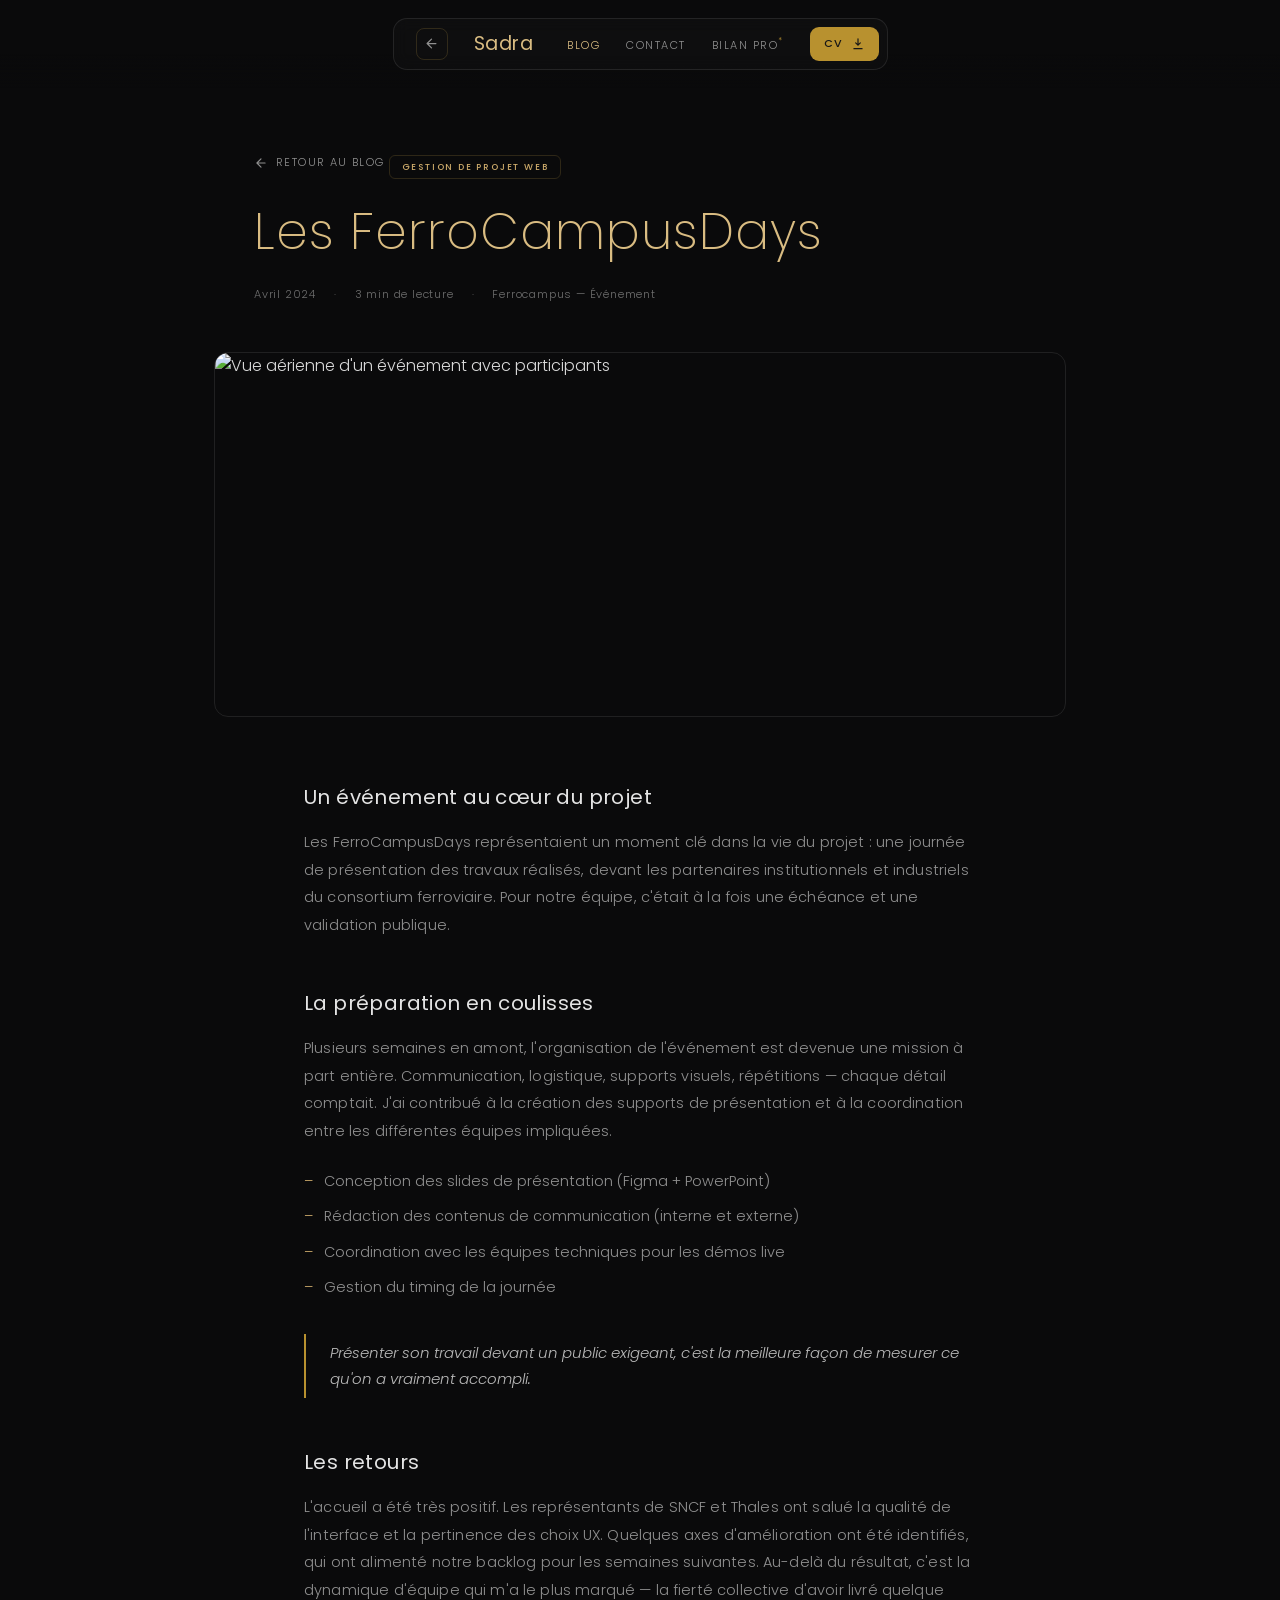
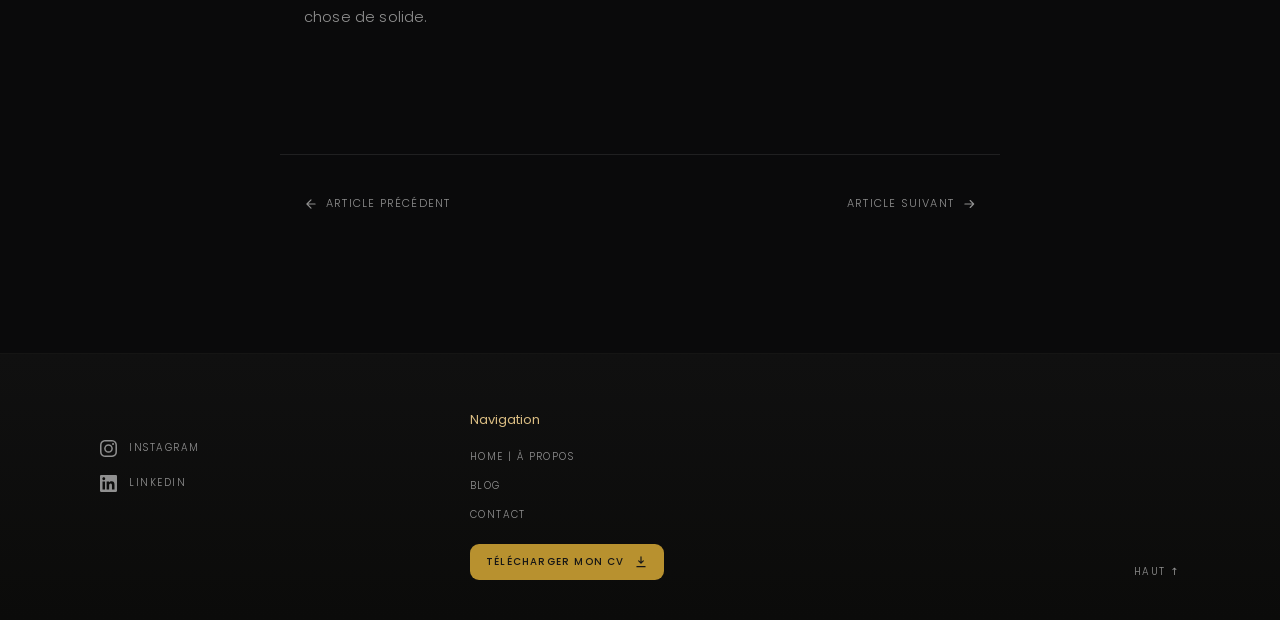
==== article-ferrocampusdays.html @ ac73f74c "Auto-commit (2026-06-19 14:57:11) Modifications validées via Claude Code.  Co-Authored-By: Claude Op" ====
<!DOCTYPE html>
<html lang="fr">
<head>
<meta charset="UTF-8" />
<meta name="viewport" content="width=device-width, initial-scale=1.0" />
<title>Les FerroCampusDays — Sadra Afshar</title>
<link rel="preconnect" href="https://fonts.googleapis.com" />
<link rel="preconnect" href="https://fonts.gstatic.com" crossorigin />
<link href="https://fonts.googleapis.com/css2?family=Poppins:wght@200;300;400;500;600&display=swap" rel="stylesheet" />
<link rel="stylesheet" href="styles.css" />
<script>document.documentElement.classList.add('js');</script>
</head>
<body id="top">
  <header class="nav-wrap">
    <nav class="nav">
      <a href="index.html" class="nav-back" aria-label="Retour à l'accueil">
        <svg viewBox="0 0 24 24"><path d="M19 12H5M5 12l7 7M5 12l7-7"/></svg>
      </a>
      <a href="index.html" class="brand">Sadra</a>
      <ul class="nav-links">
        <li><a href="blog.html" class="is-active">BLOG</a></li>
        <li><a href="index.html#contact">CONTACT</a></li>
        <li><a href="index.html#bilan">BILAN PRO<sup>*</sup></a></li>
      </ul>
      <a href="index.html#cv" class="btn-cv">CV
        <svg viewBox="0 0 24 24"><path d="M12 3v11m0 0-4-4m4 4 4-4M5 20h14"/></svg>
      </a>
    </nav>
  </header>

  <main>
    <div class="article-hero">
      <a href="blog.html" class="article-back">
        <svg viewBox="0 0 24 24"><path d="M19 12H5M5 12l7 7M5 12l7-7"/></svg>
        RETOUR AU BLOG
      </a>
      <div class="article-tag">GESTION DE PROJET WEB</div>
      <h1 class="article-title">Les FerroCampusDays</h1>
      <div class="article-meta">
        <span>Avril 2024</span>
        <span>3 min de lecture</span>
        <span>Ferrocampus — Événement</span>
      </div>
    </div>

    <div class="article-cover">
      <img src="https://images.unsplash.com/photo-1540575467063-178a50c2df87?auto=format&fit=crop&w=1400&q=80" alt="Vue aérienne d'un événement avec participants" loading="lazy" />
    </div>

    <div class="article-body">
      <h2>Un événement au cœur du projet</h2>
      <p>
        Les FerroCampusDays représentaient un moment clé dans la vie du projet : une journée de
        présentation des travaux réalisés, devant les partenaires institutionnels et industriels
        du consortium ferroviaire. Pour notre équipe, c'était à la fois une échéance et
        une validation publique.
      </p>

      <h2>La préparation en coulisses</h2>
      <p>
        Plusieurs semaines en amont, l'organisation de l'événement est devenue une mission à
        part entière. Communication, logistique, supports visuels, répétitions — chaque détail
        comptait. J'ai contribué à la création des supports de présentation et à la coordination
        entre les différentes équipes impliquées.
      </p>
      <ul>
        <li>Conception des slides de présentation (Figma + PowerPoint)</li>
        <li>Rédaction des contenus de communication (interne et externe)</li>
        <li>Coordination avec les équipes techniques pour les démos live</li>
        <li>Gestion du timing de la journée</li>
      </ul>

      <blockquote>
        Présenter son travail devant un public exigeant, c'est la meilleure façon de mesurer
        ce qu'on a vraiment accompli.
      </blockquote>

      <h2>Les retours</h2>
      <p>
        L'accueil a été très positif. Les représentants de SNCF et Thales ont salué la qualité
        de l'interface et la pertinence des choix UX. Quelques axes d'amélioration ont été
        identifiés, qui ont alimenté notre backlog pour les semaines suivantes. Au-delà du
        résultat, c'est la dynamique d'équipe qui m'a le plus marqué — la fierté collective
        d'avoir livré quelque chose de solide.
      </p>
    </div>

    <div class="article-nav-links">
      <a href="article-raffiner.html" class="article-nav-link">
        <svg viewBox="0 0 24 24"><path d="M19 12H5M5 12l7 7M5 12l7-7"/></svg>
        ARTICLE PRÉCÉDENT
      </a>
      <a href="article-fin-ferrocampus.html" class="article-nav-link">
        ARTICLE SUIVANT
        <svg viewBox="0 0 24 24"><path d="M5 12h14M14 6l6 6-6 6"/></svg>
      </a>
    </div>
  </main>

  <footer class="footer">
    <div class="footer-inner">
      <div class="f-social">
        <a href="#" class="f-social-link"><svg viewBox="0 0 24 24"><path d="M7.0301.084c-1.2768.0602-2.1487.264-2.911.5634-.7888.3075-1.4575.72-2.1228 1.3877-.6652.6677-1.075 1.3368-1.3802 2.127-.2954.7638-.4956 1.6365-.552 2.914-.0564 1.2775-.0689 1.6882-.0626 4.947.0062 3.2586.0206 3.6671.0825 4.9473.061 1.2765.264 2.1482.5635 2.9107.308.7889.72 1.4573 1.388 2.1228.6679.6655 1.3365 1.0743 2.1285 1.38.7632.295 1.6361.4961 2.9134.552 1.2773.056 1.6884.069 4.9462.0627 3.2578-.0062 3.668-.0207 4.9478-.0814 1.28-.0607 2.147-.2652 2.9098-.5633.7889-.3086 1.4578-.72 2.1228-1.3881.665-.6682 1.0745-1.3378 1.3795-2.1284.2957-.7632.4966-1.636.552-2.9124.056-1.2809.0692-1.6898.063-4.948-.0063-3.2583-.021-3.6668-.0817-4.9465-.0607-1.2797-.264-2.1487-.5633-2.9117-.3084-.7889-.72-1.4568-1.3876-2.1228C21.2982 1.33 20.628.9208 19.8378.6165 19.074.321 18.2017.1197 16.9244.0645 15.6471.0093 15.236-.005 11.977.0014 8.718.0076 8.31.0215 7.0301.0839m.1402 21.6932c-1.17-.0509-1.8053-.2453-2.2287-.408-.5606-.216-.96-.4771-1.3819-.895-.422-.4178-.6811-.8186-.9-1.378-.1644-.4234-.3624-1.058-.4171-2.228-.0595-1.2645-.072-1.6442-.079-4.848-.007-3.2037.0053-3.583.0607-4.848.0508-1.169.2461-1.8055.408-2.2284.216-.5613.4762-.96.895-1.3816.4188-.4217.8184-.6814 1.3783-.9003.4229-.1649 1.0568-.3618 2.2266-.4174 1.2655-.0599 1.6447-.0708 4.848-.0789 3.2033-.008 3.5835.0053 4.8495.0607 1.169.0508 1.8053.2445 2.2282.4074.5606.216.96.4763 1.3816.8954.4217.419.6816.8181.9003 1.3787.1649.4212.3618 1.0563.4169 2.2256.06 1.2655.0739 1.645.0799 4.848.006 3.203-.0053 3.5834-.0607 4.848-.051 1.17-.2456 1.8055-.408 2.2294-.216.5604-.4763.96-.8954 1.3816-.419.4215-.8181.6811-1.3783.9-.4226.1647-1.0577.3617-2.2265.4174-1.2656.0597-1.6448.0708-4.8493.0789-3.2045.008-3.5825-.006-4.848-.0607M16.953 5.5864A1.44 1.44 0 1 0 18.39 4.144a1.44 1.44 0 0 0-1.437 1.4424M5.8385 12.012c.0067 3.4032 2.7706 6.1557 6.173 6.1493 3.4026-.0065 6.157-2.7701 6.1506-6.1733-.0065-3.4032-2.771-6.1565-6.174-6.1498-3.403.0067-6.156 2.771-6.1496 6.1738M8 12.0048a4 4 0 1 1 4.008 3.9921A3.9996 3.9996 0 0 1 8 12.0048"/></svg><span>INSTAGRAM</span></a>
        <a href="#" class="f-social-link"><svg viewBox="0 0 24 24"><path d="M20.447 20.452h-3.554v-5.569c0-1.328-.027-3.037-1.852-3.037-1.853 0-2.136 1.445-2.136 2.939v5.667H9.351V9h3.414v1.561h.046c.477-.9 1.637-1.85 3.37-1.85 3.601 0 4.267 2.37 4.267 5.455v6.286zM5.337 7.433c-1.144 0-2.063-.926-2.063-2.065 0-1.138.92-2.063 2.063-2.063 1.14 0 2.064.925 2.064 2.063 0 1.139-.925 2.065-2.064 2.065zm1.782 13.019H3.555V9h3.564v11.452zM22.225 0H1.771C.792 0 0 .774 0 1.729v20.542C0 23.227.792 24 1.771 24h20.451C23.2 24 24 23.227 24 22.271V1.729C24 .774 23.2 0 22.222 0h.003z"/></svg><span>LINKEDIN</span></a>
      </div>
      <div class="f-nav">
        <h4>Navigation</h4>
        <a href="index.html#apropos">HOME | À PROPOS</a>
        <a href="blog.html">BLOG</a>
        <a href="index.html#contact">CONTACT</a>
        <a href="index.html#cv" class="btn-gold">TÉLÉCHARGER MON CV <svg viewBox="0 0 24 24"><path d="M12 3v11m0 0-4-4m4 4 4-4M5 20h14"/></svg></a>
      </div>
      <div class="f-top"><a href="#top" class="back-top">HAUT &#8593;</a></div>
    </div>
  </footer>
  <script src="script.js"></script>
</body>
</html>
---- styles.css ----
/* ============================================================
   Sadra Afshar — Portfolio
   ============================================================ */

:root {
  --bg:        #0a0a0b;
  --bg-soft:   #0f0f10;
  --gold:      #d9bc82;   /* display headings — warmer amber-gold */
  --gold-soft: #cba96a;
  --gold-acc:  #b8912f;   /* buttons / accents — rich dark-gold  */
  --text:      #dadada;
  --muted:     #909090;
  --muted-2:   #6e6e6e;
  --line:      rgba(190, 155, 70, .30);
  --border:    rgba(255, 255, 255, .09);
  --border-2:  rgba(190, 155, 70, .20);
  --card-edu:  linear-gradient(180deg, rgba(255,255,255,.05), rgba(255,255,255,.014));
  --card-exp:  rgba(255, 255, 255, .018);
  --radius:    14px;
  --container: 1080px;
  --font:      'Poppins', system-ui, -apple-system, Segoe UI, Roboto, sans-serif;
}

* { box-sizing: border-box; margin: 0; padding: 0; }

html { scroll-behavior: smooth; }

body {
  font-family: var(--font);
  background: var(--bg);
  color: var(--text);
  font-weight: 300;
  line-height: 1.6;
  -webkit-font-smoothing: antialiased;
  overflow-x: hidden;
}

a { color: inherit; text-decoration: none; }
ul { list-style: none; }

/* ===================== NAV ===================== */
.nav-wrap {
  position: sticky;
  top: 0;
  z-index: 50;
  display: flex;
  justify-content: center;
  padding: 18px 16px;
  background: linear-gradient(180deg, var(--bg) 60%, transparent);
}

.nav {
  display: flex;
  align-items: center;
  gap: 26px;
  padding: 8px 8px 8px 22px;
  border: 1px solid var(--border);
  border-radius: 14px;
  background: rgba(255, 255, 255, .02);
  backdrop-filter: blur(8px);
}

.brand {
  font-size: 19px;
  font-weight: 400;
  letter-spacing: .5px;
  color: var(--gold);
  padding-right: 8px;
}

.nav-links {
  display: flex;
  gap: 26px;
}
.nav-links a {
  font-size: 11px;
  letter-spacing: 1.5px;
  color: var(--muted);
  transition: color .2s;
}
.nav-links a:hover { color: var(--gold); }
.nav-links sup { color: var(--gold-acc); font-size: 8px; }

.btn-cv {
  display: inline-flex;
  align-items: center;
  gap: 7px;
  font-size: 11px;
  letter-spacing: 1.5px;
  color: #161616;
  background: var(--gold-acc);
  padding: 8px 14px;
  border-radius: 9px;
  font-weight: 500;
  transition: filter .2s, transform .2s;
}
.btn-cv:hover { filter: brightness(1.08); transform: translateY(-1px); }
.btn-cv svg { width: 14px; height: 14px; fill: none; stroke: #161616; stroke-width: 2; stroke-linecap: round; stroke-linejoin: round; }

/* ===================== HERO ===================== */
.hero {
  text-align: center;
  padding: 26px 16px 8px;
}

.avatar {
  width: 300px;
  max-width: 78vw;
  margin: 0 auto -18px;
}
.avatar-art { width: 100%; height: auto; display: block; }

.hero-name {
  font-size: clamp(40px, 8vw, 76px);
  font-weight: 200;
  letter-spacing: 2px;
  color: var(--gold);
  line-height: 1.05;
}

.hero-role {
  margin-top: 16px;
  font-size: 13.5px;
  letter-spacing: .4px;
  color: #c9c9c9;
}
.hero-school {
  font-size: 13px;
  color: var(--muted);
}

/* ===================== STACK ICONS ===================== */
.stack {
  max-width: 720px;
  margin: 56px auto 0;
  padding: 0 24px;
  display: flex;
  align-items: center;
  justify-content: space-between;
  gap: 18px;
}
.stack-icon {
  color: var(--gold-soft);
  opacity: .92;
  transition: transform .25s, opacity .25s, color .25s;
}
.stack-icon svg { width: 40px; height: 40px; fill: currentColor; display: block; }
.stack-icon:hover { transform: translateY(-4px); opacity: 1; color: var(--gold); }
.stack-text {
  font-size: 30px;
  font-weight: 600;
  letter-spacing: 1px;
}

/* ===================== ABOUT ===================== */
.about {
  display: flex;
  justify-content: center;
  padding: 70px 24px 0;
}
.about-card {
  max-width: 640px;
  width: 100%;
  border: 1px solid var(--border);
  border-radius: var(--radius);
  background: linear-gradient(180deg, rgba(255,255,255,.028), rgba(255,255,255,.008));
  padding: 26px 30px 30px;
}
.about-title {
  font-size: 15px;
  font-weight: 400;
  letter-spacing: .5px;
  color: var(--gold);
  margin-bottom: 14px;
}
.about-text {
  font-size: 12.5px;
  line-height: 1.85;
  color: var(--muted);
  letter-spacing: .2px;
}

/* ===================== PARCOURS / TIMELINE ===================== */
.parcours {
  max-width: var(--container);
  margin: 0 auto;
  padding: 92px 24px 40px;
}
.parcours-title {
  text-align: center;
  font-size: clamp(34px, 6vw, 56px);
  font-weight: 200;
  letter-spacing: 1px;
  color: var(--gold);
  margin-bottom: 70px;
}

.timeline {
  position: relative;
}
.timeline::before {
  content: "";
  position: absolute;
  left: 50%;
  top: 6px;
  bottom: 20px;
  width: 1px;
  transform: translateX(-50%);
  background: linear-gradient(180deg, transparent, var(--line) 5%, var(--line) 95%, transparent);
}

.t-arrow {
  display: flex;
  justify-content: center;
  margin-bottom: 34px;
  position: relative;
}
.t-arrow span {
  width: 34px;
  height: 34px;
  border-radius: 50%;
  border: 1px solid var(--border-2);
  background: var(--bg);
  color: var(--gold);
  display: flex;
  align-items: center;
  justify-content: center;
  font-size: 15px;
}

.t-row {
  display: grid;
  grid-template-columns: 1fr 70px 1fr;
  align-items: center;
  margin-bottom: 54px;
}
.t-row:last-child { margin-bottom: 0; }

.t-node {
  grid-column: 2;
  display: flex;
  justify-content: center;
  align-items: center;
}
.t-node b {
  width: 46px;
  height: 46px;
  border-radius: 50%;
  border: 1px solid var(--border-2);
  background: var(--bg);
  color: var(--gold);
  display: flex;
  align-items: center;
  justify-content: center;
  font-size: 12px;
  font-weight: 400;
  letter-spacing: 1px;
}

/* cards */
.t-card {
  position: relative;
  border-radius: var(--radius);
  padding: 22px 24px 24px;
  min-height: 92px;
}
.t-card.is-left  { grid-column: 1; }
.t-card.is-right { grid-column: 3; }

.t-card.edu {
  background: var(--card-edu);
  border: 1px solid var(--border);
}
.t-card.exp {
  background: var(--card-exp);
  border: 1px solid rgba(255, 255, 255, .05);
}

.t-head {
  display: flex;
  justify-content: space-between;
  align-items: flex-start;
  gap: 14px;
  margin-bottom: 14px;
}

.t-date {
  flex: none;
  align-self: flex-start;
  font-size: 9.5px;
  letter-spacing: .8px;
  color: var(--gold-soft);
  border: 1px solid var(--border-2);
  border-radius: 6px;
  padding: 3px 9px;
  white-space: nowrap;
}

.t-eyebrow {
  font-size: 9px;
  letter-spacing: 1.4px;
  color: var(--muted-2);
  text-transform: uppercase;
  line-height: 1.5;
}

.t-title {
  font-size: 15px;
  font-weight: 500;
  letter-spacing: .6px;
  color: #ececec;
  margin-bottom: 14px;
}
.t-head .t-title { margin-bottom: 0; }

.t-list li {
  position: relative;
  padding-left: 16px;
  font-size: 11.5px;
  line-height: 1.55;
  color: var(--muted);
  margin-bottom: 9px;
}
.t-list li:last-child { margin-bottom: 0; }
.edu .t-list li::before {
  content: "–";
  position: absolute;
  left: 0;
  color: var(--muted-2);
}
.exp .t-list li::before {
  content: "•";
  position: absolute;
  left: 2px;
  color: var(--gold-soft);
}

/* ===================== FOOTER ===================== */
.footer {
  margin-top: 60px;
  background: linear-gradient(180deg, #101010, #0b0b0a);
  border-top: 1px solid rgba(255, 255, 255, .04);
  padding: 56px 24px 40px;
}
.footer-inner {
  max-width: var(--container);
  margin: 0 auto;
  display: grid;
  grid-template-columns: 1fr 1fr 1fr;
  align-items: start;
  gap: 30px;
}

.f-social { display: flex; flex-direction: column; gap: 18px; padding-top: 30px; }
.f-social-link {
  display: inline-flex;
  align-items: center;
  gap: 12px;
  font-size: 10px;
  letter-spacing: 1.5px;
  color: var(--muted);
  transition: color .2s;
}
.f-social-link svg { width: 17px; height: 17px; fill: var(--muted); transition: fill .2s; }
.f-social-link:hover, .f-social-link:hover svg { color: var(--gold); fill: var(--gold); }

.f-nav { display: flex; flex-direction: column; gap: 13px; }
.f-nav h4 {
  font-size: 13px;
  font-weight: 400;
  color: var(--gold);
  margin-bottom: 6px;
}
.f-nav a {
  font-size: 10px;
  letter-spacing: 1.4px;
  color: var(--muted);
  transition: color .2s;
}
.f-nav a:hover { color: var(--gold); }

.btn-gold {
  align-self: flex-start;
  display: inline-flex !important;
  align-items: center;
  gap: 9px;
  margin-top: 8px;
  background: var(--gold-acc);
  color: #161616 !important;
  padding: 10px 16px;
  border-radius: 9px;
  font-weight: 500;
  letter-spacing: 1.2px !important;
  transition: filter .2s, transform .2s;
}
.btn-gold:hover { filter: brightness(1.08); transform: translateY(-1px); }
.btn-gold svg { width: 14px; height: 14px; fill: none; stroke: #161616; stroke-width: 2; stroke-linecap: round; stroke-linejoin: round; }

.f-top { display: flex; justify-content: flex-end; align-items: flex-end; height: 100%; min-height: 120px; }
.back-top {
  font-size: 10px;
  letter-spacing: 1.5px;
  color: var(--muted);
  display: inline-flex;
  align-items: center;
  gap: 6px;
  transition: color .2s;
}
.back-top:hover { color: var(--gold); }

/* ===================== REVEAL ANIM ===================== */
/* Hidden only when JS is active (html.js); content stays visible otherwise. */
.js .reveal {
  opacity: 0;
  transform: translateY(24px);
  transition: opacity .7s ease, transform .7s ease;
}
.js .reveal.in { opacity: 1; transform: none; }

@media (prefers-reduced-motion: reduce) {
  .js .reveal { opacity: 1; transform: none; transition: none; }
  html { scroll-behavior: auto; }
}

/* ===================== RESPONSIVE ===================== */
@media (max-width: 860px) {
  .timeline::before { left: 21px; }

  .t-arrow { justify-content: flex-start; margin-left: 4px; }

  .t-row {
    grid-template-columns: 44px 1fr;
    column-gap: 8px;
    row-gap: 16px;
    margin-bottom: 40px;
  }
  .t-node { grid-column: 1; grid-row: 1; align-self: start; }
  .t-card.is-left  { grid-column: 2; grid-row: 1; }
  .t-card.is-right { grid-column: 2; grid-row: 2; }
  .t-card .t-title, .t-card .t-eyebrow { max-width: 100%; }
}

@media (max-width: 620px) {
  .nav { gap: 10px; padding: 6px 6px 6px 16px; }
  .nav-links { gap: 12px; }
  .nav-links a { font-size: 10px; letter-spacing: 1px; }
  .brand { font-size: 16px; padding-right: 2px; }
  .btn-cv { padding: 7px 11px; }

  .stack { gap: 12px; padding: 0 14px; }
  .stack-icon svg { width: 29px; height: 29px; }
  .stack-text { font-size: 22px; }

  .footer-inner { grid-template-columns: 1fr; gap: 36px; }
  .f-social { padding-top: 0; }
  .f-top { justify-content: flex-start; min-height: 0; }
}

/* ============================================================
   NAV — back arrow (blog / article pages)
   ============================================================ */
.nav-back {
  display: inline-flex;
  align-items: center;
  justify-content: center;
  width: 32px;
  height: 32px;
  border: 1px solid var(--border-2);
  border-radius: 8px;
  color: var(--muted);
  flex-shrink: 0;
  transition: color .2s, border-color .2s;
}
.nav-back svg {
  width: 15px;
  height: 15px;
  fill: none;
  stroke: currentColor;
  stroke-width: 2;
  stroke-linecap: round;
  stroke-linejoin: round;
}
.nav-back:hover { color: var(--gold); border-color: var(--gold); }

.nav-links a.is-active { color: var(--gold); }

/* ============================================================
   BLOG PAGE
   ============================================================ */
.blog-hero {
  text-align: center;
  padding: 72px 24px 64px;
}
.blog-title {
  font-size: clamp(56px, 10vw, 112px);
  font-weight: 200;
  letter-spacing: 2px;
  color: var(--gold);
  line-height: 1;
}

/* grid */
.blog-grid-section {
  max-width: 1100px;
  margin: 0 auto;
  padding: 0 24px 100px;
}
.blog-grid {
  display: grid;
  grid-template-columns: repeat(3, 1fr);
  gap: 26px;
}

/* card */
.blog-card {
  display: flex;
  flex-direction: column;
  border: 1px solid var(--border);
  border-radius: var(--radius);
  overflow: hidden;
  background: rgba(255,255,255,.025);
  transition: border-color .25s, transform .25s, box-shadow .25s;
  cursor: pointer;
  text-decoration: none;
  color: inherit;
}
.blog-card:hover {
  border-color: var(--gold-soft);
  transform: translateY(-4px);
  box-shadow: 0 12px 40px rgba(0,0,0,.45);
}

.blog-card-img {
  width: 100%;
  aspect-ratio: 16/9;
  overflow: hidden;
  background: #111;
}
.blog-card-img img {
  width: 100%;
  height: 100%;
  object-fit: cover;
  display: block;
  transition: transform .45s ease;
}
.blog-card:hover .blog-card-img img { transform: scale(1.05); }

.blog-card-body {
  padding: 20px 20px 22px;
  display: flex;
  flex-direction: column;
  gap: 14px;
  flex: 1;
}
.blog-card-title {
  font-size: 15px;
  font-weight: 400;
  color: #e8e8e8;
  line-height: 1.45;
  letter-spacing: .2px;
  transition: color .2s;
}
.blog-card:hover .blog-card-title { color: #fff; }

.blog-tag {
  display: inline-block;
  align-self: flex-start;
  font-size: 9px;
  letter-spacing: 1.6px;
  font-weight: 500;
  color: var(--muted);
  border: 1px solid rgba(255,255,255,.14);
  border-radius: 6px;
  padding: 4px 10px;
  text-transform: uppercase;
  transition: border-color .2s, color .2s;
}
.blog-card:hover .blog-tag { border-color: var(--gold-soft); color: var(--gold-soft); }

/* ============================================================
   ARTICLE PAGE
   ============================================================ */
.article-hero {
  max-width: 820px;
  margin: 0 auto;
  padding: 64px 24px 48px;
}
.article-back {
  display: inline-flex;
  align-items: center;
  gap: 8px;
  font-size: 11px;
  letter-spacing: 1.4px;
  color: var(--muted);
  margin-bottom: 32px;
  transition: color .2s;
}
.article-back svg {
  width: 14px; height: 14px;
  fill: none; stroke: currentColor;
  stroke-width: 2; stroke-linecap: round; stroke-linejoin: round;
}
.article-back:hover { color: var(--gold); }

.article-tag {
  display: inline-block;
  font-size: 9px;
  letter-spacing: 1.8px;
  font-weight: 500;
  color: var(--gold-soft);
  border: 1px solid var(--border-2);
  border-radius: 6px;
  padding: 4px 12px;
  text-transform: uppercase;
  margin-bottom: 22px;
}
.article-title {
  font-size: clamp(28px, 5vw, 50px);
  font-weight: 200;
  color: var(--gold);
  letter-spacing: 1px;
  line-height: 1.18;
  margin-bottom: 24px;
}
.article-meta {
  font-size: 11px;
  letter-spacing: .8px;
  color: var(--muted-2);
  display: flex;
  gap: 18px;
  flex-wrap: wrap;
}
.article-meta span::before {
  content: "·";
  margin-right: 18px;
  color: var(--muted-2);
}
.article-meta span:first-child::before { content: none; }

.article-cover {
  max-width: 900px;
  margin: 0 auto 64px;
  padding: 0 24px;
}
.article-cover img {
  width: 100%;
  aspect-ratio: 21/9;
  object-fit: cover;
  border-radius: var(--radius);
  display: block;
  border: 1px solid var(--border);
}

.article-body {
  max-width: 720px;
  margin: 0 auto;
  padding: 0 24px 100px;
}
.article-body h2 {
  font-size: 20px;
  font-weight: 400;
  color: #e4e4e4;
  letter-spacing: .4px;
  margin: 48px 0 16px;
}
.article-body h2:first-child { margin-top: 0; }
.article-body p {
  font-size: 14.5px;
  line-height: 1.9;
  color: var(--muted);
  margin-bottom: 22px;
  letter-spacing: .15px;
}
.article-body strong { color: #d0d0d0; font-weight: 500; }
.article-body ul {
  list-style: none;
  margin: 0 0 22px;
}
.article-body ul li {
  position: relative;
  padding-left: 20px;
  font-size: 14.5px;
  line-height: 1.9;
  color: var(--muted);
  margin-bottom: 8px;
}
.article-body ul li::before {
  content: "–";
  position: absolute;
  left: 0;
  color: var(--gold-soft);
}
.article-body blockquote {
  border-left: 2px solid var(--gold-acc);
  margin: 32px 0;
  padding: 6px 0 6px 24px;
  font-size: 15px;
  font-style: italic;
  color: #bbb;
  line-height: 1.75;
}

/* separator between articles */
.article-nav-links {
  max-width: 720px;
  margin: 0 auto;
  padding: 0 24px 80px;
  display: flex;
  justify-content: space-between;
  gap: 16px;
  flex-wrap: wrap;
  border-top: 1px solid var(--border);
  padding-top: 40px;
}
.article-nav-link {
  font-size: 11px;
  letter-spacing: 1.2px;
  color: var(--muted);
  display: inline-flex;
  align-items: center;
  gap: 8px;
  transition: color .2s;
}
.article-nav-link svg { width:14px;height:14px;fill:none;stroke:currentColor;stroke-width:2;stroke-linecap:round;stroke-linejoin:round; }
.article-nav-link:hover { color: var(--gold); }

/* ---- responsive blog grid ---- */
@media (max-width: 860px) {
  .blog-grid { grid-template-columns: repeat(2, 1fr); }
}
@media (max-width: 560px) {
  .blog-grid { grid-template-columns: 1fr; gap: 18px; }
  .blog-title { font-size: clamp(48px, 16vw, 80px); }
  .blog-hero { padding: 48px 20px 40px; }
  .article-cover img { aspect-ratio: 16/9; }
}
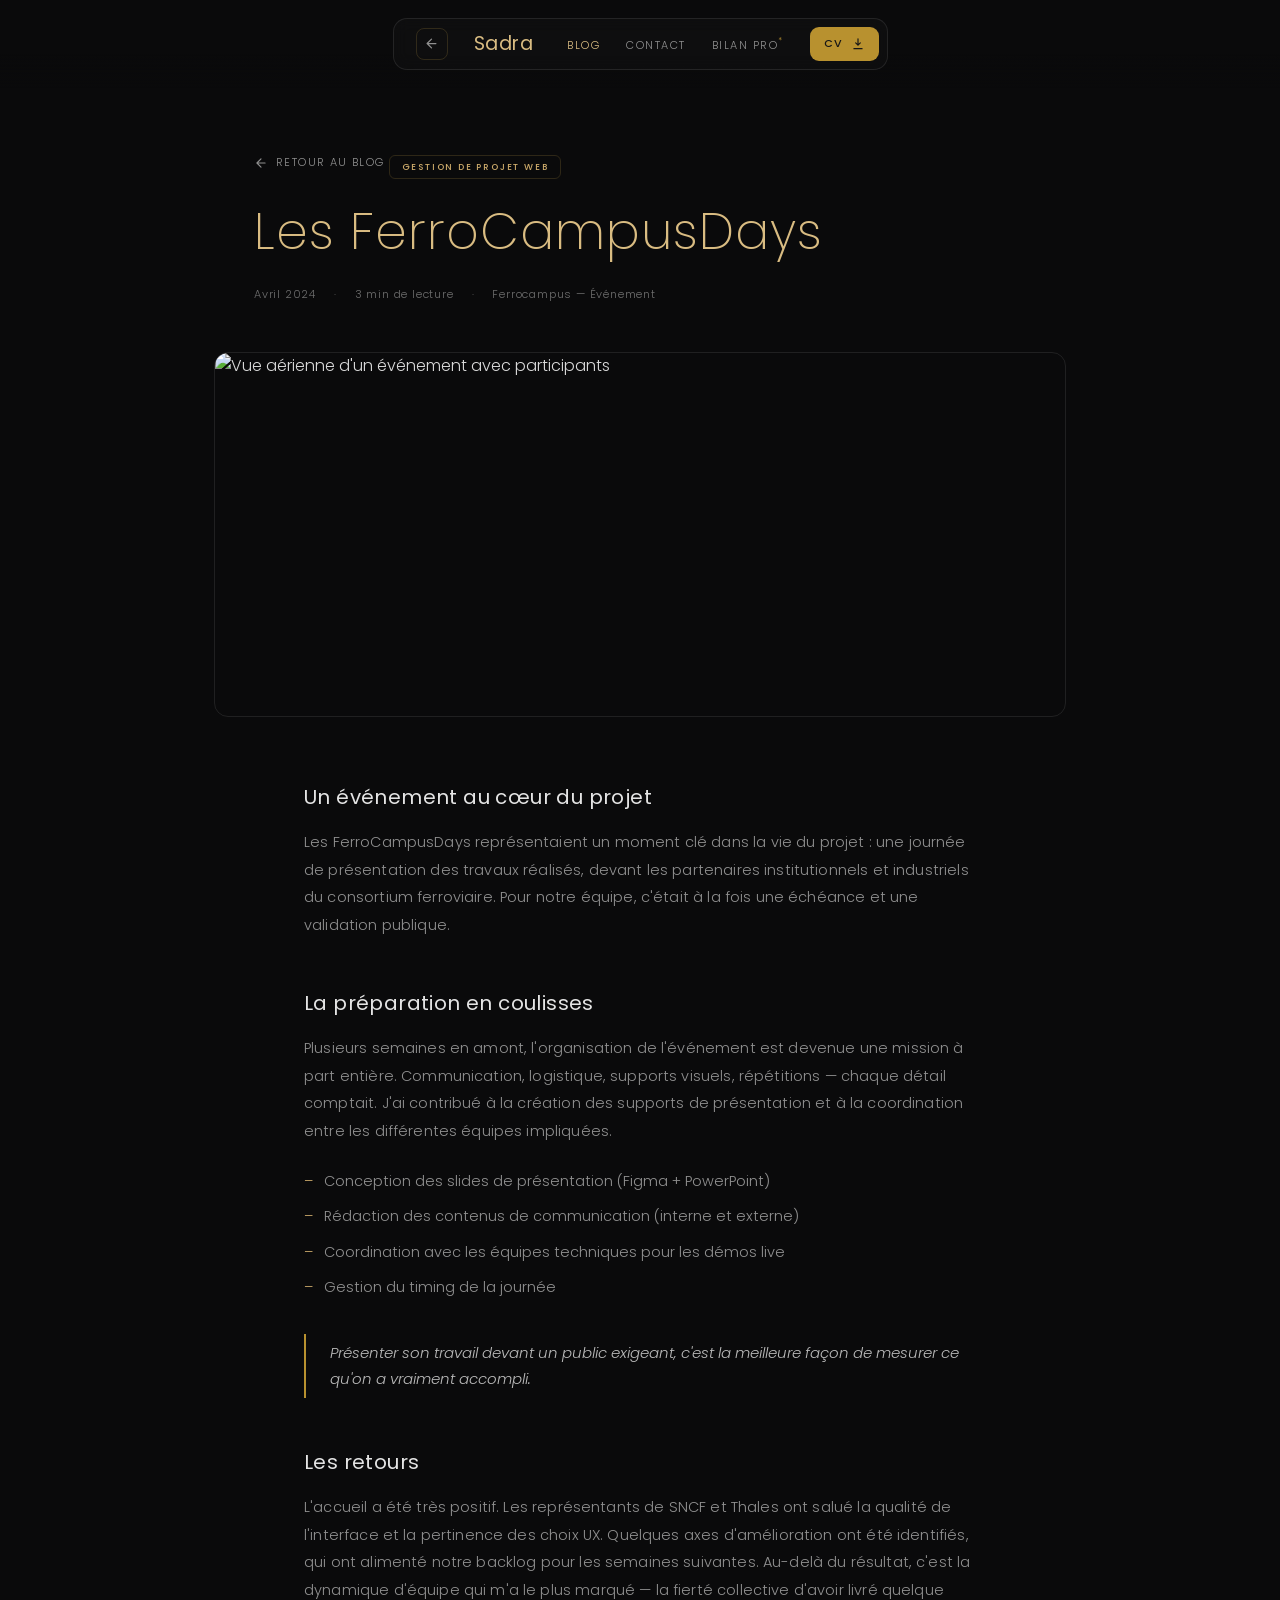
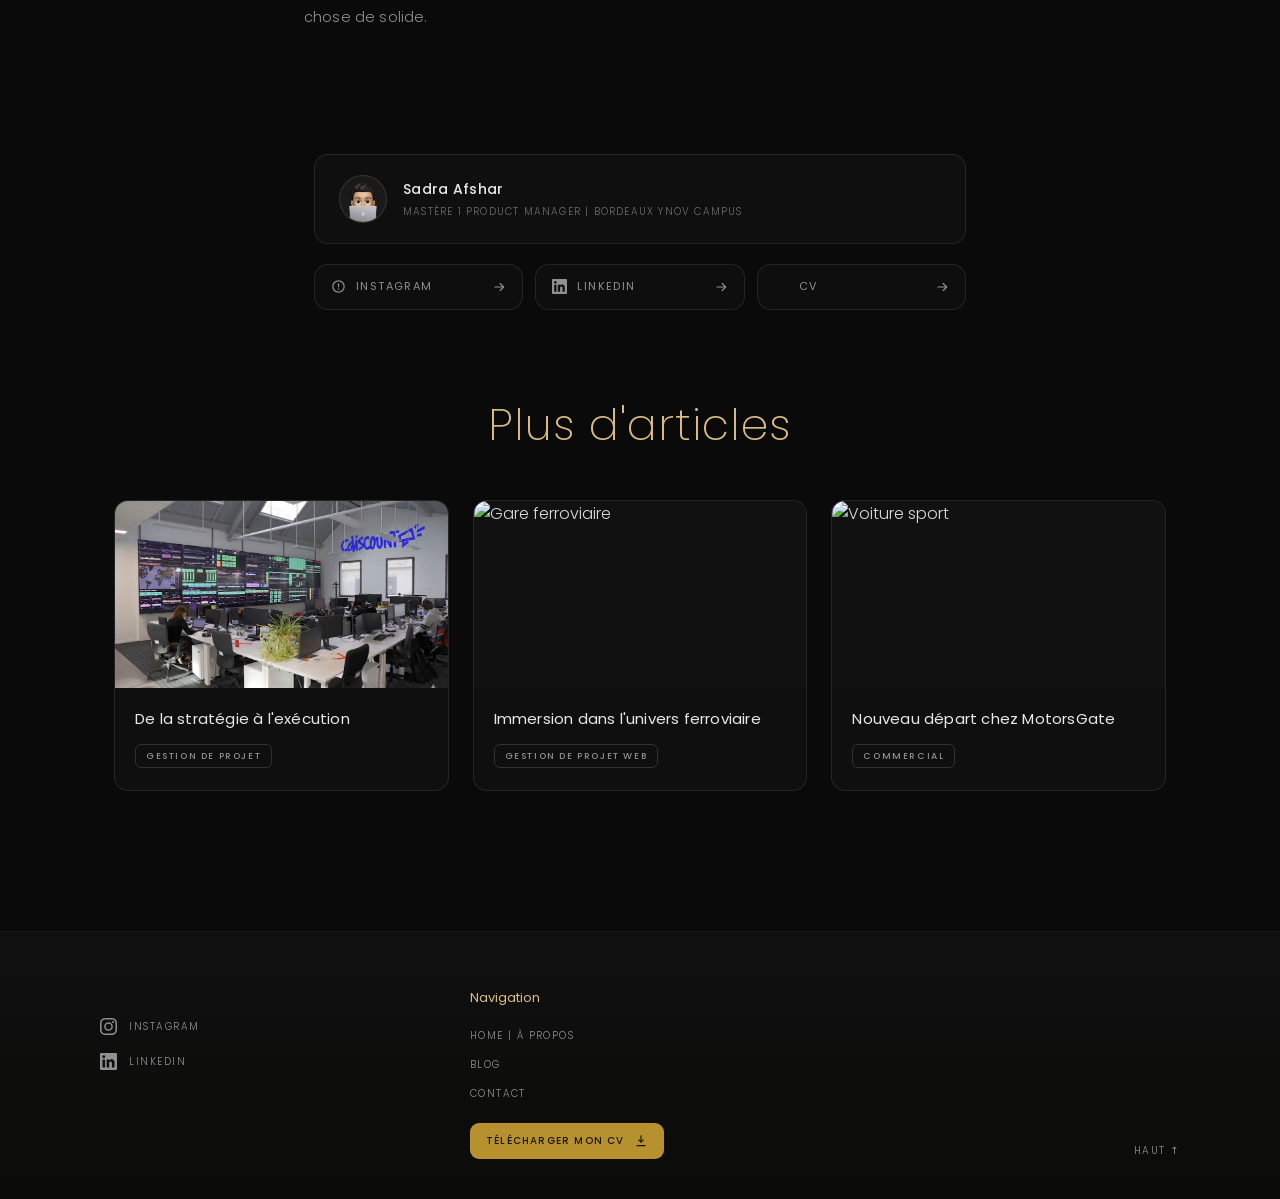
==== commit 513f69c8: "Auto-commit (2026-06-20 17:59:42) Modifications validées via Claude Code.  Co-Authored-By: Claude Op" ====
--- a/article-ferrocampusdays.html
+++ b/article-ferrocampusdays.html
@@ -19,8 +19,8 @@
       <a href="index.html" class="brand">Sadra</a>
       <ul class="nav-links">
         <li><a href="blog.html" class="is-active">BLOG</a></li>
-        <li><a href="index.html#contact">CONTACT</a></li>
-        <li><a href="index.html#bilan">BILAN PRO<sup>*</sup></a></li>
+        <li><a href="contact.html">CONTACT</a></li>
+        <li><a href="bilan-pro.html">BILAN PRO<sup>*</sup></a></li>
       </ul>
       <a href="index.html#cv" class="btn-cv">CV
         <svg viewBox="0 0 24 24"><path d="M12 3v11m0 0-4-4m4 4 4-4M5 20h14"/></svg>
@@ -85,16 +85,70 @@
       </p>
     </div>
 
-    <div class="article-nav-links">
-      <a href="article-raffiner.html" class="article-nav-link">
-        <svg viewBox="0 0 24 24"><path d="M19 12H5M5 12l7 7M5 12l7-7"/></svg>
-        ARTICLE PRÉCÉDENT
+    <!-- AUTHOR CARD -->
+    <div class="art-author-wrap">
+      <div class="art-author">
+        <img class="art-author-avatar" src="memoji.png" alt="Sadra Afshar" />
+        <div class="art-author-info">
+          <strong>Sadra Afshar</strong>
+          <span>MASTÈRE 1 PRODUCT MANAGER | BORDEAUX YNOV CAMPUS</span>
+        </div>
+      </div>
+    </div>
+
+    <!-- SOCIAL LINKS -->
+    <div class="art-socials">
+      <a href="#" class="art-social-btn">
+        <svg viewBox="0 0 24 24" aria-hidden="true"><path d="M12 2C6.477 2 2 6.477 2 12s4.477 10 10 10 10-4.477 10-10S17.523 2 12 2zm0 18c-4.418 0-8-3.582-8-8s3.582-8 8-8 8 3.582 8 8-3.582 8-8 8zm-1-13h2v6h-2zm0 8h2v2h-2z"/></svg>
+        INSTAGRAM
+        <svg class="art-social-arrow" viewBox="0 0 24 24" aria-hidden="true"><path d="M5 12h14M14 6l6 6-6 6"/></svg>
       </a>
-      <a href="article-fin-ferrocampus.html" class="article-nav-link">
-        ARTICLE SUIVANT
-        <svg viewBox="0 0 24 24"><path d="M5 12h14M14 6l6 6-6 6"/></svg>
+      <a href="#" class="art-social-btn">
+        <svg viewBox="0 0 24 24" aria-hidden="true"><path d="M20.447 20.452h-3.554v-5.569c0-1.328-.027-3.037-1.852-3.037-1.853 0-2.136 1.445-2.136 2.939v5.667H9.351V9h3.414v1.561h.046c.477-.9 1.637-1.85 3.37-1.85 3.601 0 4.267 2.37 4.267 5.455v6.286zM5.337 7.433c-1.144 0-2.063-.926-2.063-2.065 0-1.138.92-2.063 2.063-2.063 1.14 0 2.064.925 2.064 2.063 0 1.139-.925 2.065-2.064 2.065zm1.782 13.019H3.555V9h3.564v11.452zM22.225 0H1.771C.792 0 0 .774 0 1.729v20.542C0 23.227.792 24 1.771 24h20.451C23.2 24 24 23.227 24 22.271V1.729C24 .774 23.2 0 22.222 0h.003z"/></svg>
+        LINKEDIN
+        <svg class="art-social-arrow" viewBox="0 0 24 24" aria-hidden="true"><path d="M5 12h14M14 6l6 6-6 6"/></svg>
+      </a>
+      <a href="index.html#cv" class="art-social-btn">
+        <svg viewBox="0 0 24 24" aria-hidden="true"><path d="M12 3v11m0 0-4-4m4 4 4-4M5 20h14"/></svg>
+        CV
+        <svg class="art-social-arrow" viewBox="0 0 24 24" aria-hidden="true"><path d="M5 12h14M14 6l6 6-6 6"/></svg>
       </a>
     </div>
+
+    <!-- PLUS D'ARTICLES -->
+    <section class="art-more">
+      <h2 class="art-more-title">Plus d'articles</h2>
+      <div class="art-more-grid">
+        <a href="article-strategie.html" class="blog-card">
+          <div class="blog-card-img">
+            <img src="de-la-stratégie-exécution.jpg" alt="Cdiscount open space" loading="lazy" />
+          </div>
+          <div class="blog-card-body">
+            <h3 class="blog-card-title">De la stratégie à l'exécution</h3>
+            <span class="blog-tag">GESTION DE PROJET</span>
+          </div>
+        </a>
+        <a href="article-ferroviaire.html" class="blog-card">
+          <div class="blog-card-img">
+            <img src="https://images.unsplash.com/photo-1474487548417-781cb71495f3?auto=format&fit=crop&w=700&q=80" alt="Gare ferroviaire" loading="lazy" />
+          </div>
+          <div class="blog-card-body">
+            <h3 class="blog-card-title">Immersion dans l'univers ferroviaire</h3>
+            <span class="blog-tag">GESTION DE PROJET WEB</span>
+          </div>
+        </a>
+        <a href="article-motorsgate.html" class="blog-card">
+          <div class="blog-card-img">
+            <img src="https://images.unsplash.com/photo-1494976388531-d1058494cdd8?auto=format&fit=crop&w=700&q=80" alt="Voiture sport" loading="lazy" />
+          </div>
+          <div class="blog-card-body">
+            <h3 class="blog-card-title">Nouveau départ chez MotorsGate</h3>
+            <span class="blog-tag">COMMERCIAL</span>
+          </div>
+        </a>
+      </div>
+    </section>
+
   </main>
 
   <footer class="footer">
@@ -107,7 +161,7 @@
         <h4>Navigation</h4>
         <a href="index.html#apropos">HOME | À PROPOS</a>
         <a href="blog.html">BLOG</a>
-        <a href="index.html#contact">CONTACT</a>
+        <a href="contact.html">CONTACT</a>
         <a href="index.html#cv" class="btn-gold">TÉLÉCHARGER MON CV <svg viewBox="0 0 24 24"><path d="M12 3v11m0 0-4-4m4 4 4-4M5 20h14"/></svg></a>
       </div>
       <div class="f-top"><a href="#top" class="back-top">HAUT &#8593;</a></div>
--- a/styles.css
+++ b/styles.css
@@ -734,3 +734,454 @@
   .blog-hero { padding: 48px 20px 40px; }
   .article-cover img { aspect-ratio: 16/9; }
 }
+
+/* ============================================================
+   ARTICLE PAGE v2 — matches mockup
+   ============================================================ */
+
+/* Hero title block */
+.art-hero {
+  max-width: 780px;
+  margin: 0 auto;
+  padding: 72px 24px 40px;
+  text-align: center;
+}
+.art-title {
+  font-size: clamp(26px, 4.5vw, 48px);
+  font-weight: 200;
+  color: var(--gold);
+  letter-spacing: .8px;
+  line-height: 1.22;
+  margin-bottom: 22px;
+}
+.art-subtitle {
+  font-size: 13.5px;
+  color: var(--muted);
+  letter-spacing: .3px;
+  line-height: 1.7;
+}
+
+/* Meta bar */
+.art-meta-bar {
+  max-width: 820px;
+  margin: 0 auto 0;
+  padding: 0 24px;
+  display: flex;
+  align-items: stretch;
+  border: 1px solid var(--border);
+  border-radius: var(--radius);
+  background: rgba(255,255,255,.02);
+  overflow: hidden;
+}
+.art-meta-col {
+  flex: 1;
+  display: flex;
+  flex-direction: column;
+  justify-content: center;
+  gap: 6px;
+  padding: 18px 22px;
+}
+.art-meta-sep {
+  width: 1px;
+  background: var(--border);
+  flex-shrink: 0;
+  align-self: stretch;
+}
+.art-meta-label {
+  font-size: 8.5px;
+  letter-spacing: 1.6px;
+  text-transform: uppercase;
+  color: var(--muted-2);
+  font-weight: 500;
+}
+.art-meta-value {
+  font-size: 12px;
+  letter-spacing: .6px;
+  color: #d0d0d0;
+  font-weight: 400;
+}
+.art-meta-tag {
+  display: inline-block;
+  align-self: flex-start;
+  font-size: 9px;
+  letter-spacing: 1.4px;
+  font-weight: 500;
+  color: var(--gold-soft);
+  border: 1px solid var(--border-2);
+  border-radius: 6px;
+  padding: 3px 10px;
+  text-transform: uppercase;
+}
+
+/* Cover image */
+.art-cover {
+  max-width: 860px;
+  margin: 40px auto 60px;
+  padding: 0 24px;
+}
+.art-cover img {
+  width: 100%;
+  aspect-ratio: 21/9;
+  object-fit: cover;
+  border-radius: var(--radius);
+  display: block;
+  border: 1px solid var(--border);
+}
+
+/* Article body */
+.art-body {
+  max-width: 700px;
+  margin: 0 auto;
+  padding: 0 24px 60px;
+}
+.art-body h2 {
+  font-size: 21px;
+  font-weight: 400;
+  color: #e6e6e6;
+  letter-spacing: .4px;
+  margin: 52px 0 18px;
+  line-height: 1.3;
+}
+.art-body h2:first-child { margin-top: 0; }
+.art-body p {
+  font-size: 14px;
+  line-height: 1.95;
+  color: var(--muted);
+  margin-bottom: 20px;
+  letter-spacing: .15px;
+}
+.art-body strong { color: #d2d2d2; font-weight: 500; }
+
+/* Author card */
+.art-author-wrap {
+  max-width: 700px;
+  margin: 0 auto 20px;
+  padding: 0 24px;
+}
+.art-author {
+  display: flex;
+  align-items: center;
+  gap: 16px;
+  padding: 20px 24px;
+  border: 1px solid var(--border);
+  border-radius: var(--radius);
+  background: rgba(255,255,255,.025);
+}
+.art-author-avatar {
+  width: 48px;
+  height: 48px;
+  border-radius: 50%;
+  object-fit: cover;
+  border: 1px solid var(--border-2);
+  flex-shrink: 0;
+  background: #1a1a1a;
+}
+.art-author-info {
+  display: flex;
+  flex-direction: column;
+  gap: 4px;
+}
+.art-author-info strong {
+  font-size: 14px;
+  font-weight: 500;
+  color: #e8e8e8;
+  letter-spacing: .3px;
+}
+.art-author-info span {
+  font-size: 10px;
+  letter-spacing: 1.2px;
+  color: var(--muted-2);
+  text-transform: uppercase;
+}
+
+/* Social link row */
+.art-socials {
+  max-width: 700px;
+  margin: 0 auto 80px;
+  padding: 0 24px;
+  display: grid;
+  grid-template-columns: repeat(3, 1fr);
+  gap: 12px;
+}
+.art-social-btn {
+  display: flex;
+  align-items: center;
+  justify-content: center;
+  gap: 10px;
+  padding: 13px 16px;
+  border: 1px solid var(--border);
+  border-radius: var(--radius);
+  background: rgba(255,255,255,.02);
+  font-size: 11px;
+  letter-spacing: 1.4px;
+  color: var(--muted);
+  font-weight: 400;
+  transition: border-color .2s, color .2s, background .2s;
+  text-decoration: none;
+}
+.art-social-btn svg {
+  width: 15px; height: 15px;
+  fill: currentColor;
+  flex-shrink: 0;
+}
+.art-social-btn .art-social-arrow {
+  fill: none;
+  stroke: currentColor;
+  stroke-width: 2;
+  stroke-linecap: round;
+  stroke-linejoin: round;
+  margin-left: auto;
+  width: 14px; height: 14px;
+}
+.art-social-btn:hover {
+  border-color: var(--gold-soft);
+  color: var(--gold);
+  background: rgba(190,155,70,.06);
+}
+
+/* Plus d'articles */
+.art-more {
+  max-width: 1100px;
+  margin: 0 auto;
+  padding: 0 24px 80px;
+}
+.art-more-title {
+  font-size: clamp(28px, 5vw, 44px);
+  font-weight: 200;
+  color: var(--gold);
+  letter-spacing: 1px;
+  text-align: center;
+  margin-bottom: 40px;
+}
+.art-more-grid {
+  display: grid;
+  grid-template-columns: repeat(3, 1fr);
+  gap: 24px;
+}
+
+/* responsive */
+@media (max-width: 820px) {
+  .art-meta-bar { flex-direction: column; }
+  .art-meta-sep { width: 100%; height: 1px; }
+  .art-socials { grid-template-columns: 1fr; }
+  .art-more-grid { grid-template-columns: 1fr; }
+}
+@media (max-width: 560px) {
+  .art-cover img { aspect-ratio: 16/9; }
+  .art-more-grid { gap: 16px; }
+}
+
+/* ============================================================
+   CONTACT PAGE
+   ============================================================ */
+.contact-main {
+  display: grid;
+  grid-template-columns: 1fr 1.1fr;
+  gap: 28px;
+  align-items: stretch;
+  max-width: 1000px;
+  margin: 64px auto 80px;
+  padding: 0 24px;
+  min-height: 520px;
+}
+
+/* Photo */
+.contact-photo-wrap {
+  border-radius: var(--radius);
+  overflow: hidden;
+  background: #141210;
+  min-height: 460px;
+}
+.contact-photo {
+  width: 100%;
+  height: 100%;
+  object-fit: cover;
+  display: block;
+  min-height: 460px;
+}
+
+/* Card */
+.contact-card {
+  display: flex;
+  flex-direction: column;
+  border: 1px solid var(--border);
+  border-radius: var(--radius);
+  background: rgba(255,255,255,.028);
+  overflow: hidden;
+}
+.contact-card-top {
+  flex: 1;
+  padding: 36px 32px 32px;
+}
+
+.contact-label {
+  display: block;
+  font-size: 9px;
+  letter-spacing: 2px;
+  color: var(--muted-2);
+  text-transform: uppercase;
+  margin-bottom: 10px;
+}
+.contact-heading {
+  font-size: clamp(36px, 5vw, 56px);
+  font-weight: 200;
+  color: var(--gold);
+  letter-spacing: 1px;
+  line-height: 1.1;
+  margin-bottom: 32px;
+}
+
+/* Form */
+.contact-form {
+  display: flex;
+  flex-direction: column;
+  gap: 12px;
+}
+.contact-input {
+  width: 100%;
+  background: rgba(0,0,0,.35);
+  border: 1px solid rgba(255,255,255,.07);
+  border-radius: 9px;
+  padding: 14px 16px;
+  font-family: var(--font);
+  font-size: 13.5px;
+  font-weight: 300;
+  color: var(--text);
+  letter-spacing: .3px;
+  outline: none;
+  transition: border-color .2s, background .2s;
+  resize: none;
+}
+.contact-input::placeholder { color: var(--muted-2); }
+.contact-input:focus {
+  border-color: var(--gold-soft);
+  background: rgba(0,0,0,.5);
+}
+.contact-textarea { min-height: 100px; }
+
+.contact-submit {
+  width: 100%;
+  padding: 15px;
+  background: var(--gold);
+  border: none;
+  border-radius: 9px;
+  font-family: var(--font);
+  font-size: 14px;
+  font-weight: 500;
+  letter-spacing: .8px;
+  color: #161410;
+  cursor: pointer;
+  transition: filter .2s, transform .15s;
+  margin-top: 4px;
+}
+.contact-submit:hover {
+  filter: brightness(1.08);
+  transform: translateY(-1px);
+}
+.contact-submit:active { transform: translateY(0); }
+
+/* Social buttons row */
+.contact-socials {
+  display: grid;
+  grid-template-columns: repeat(3, 1fr);
+  border-top: 1px solid var(--border);
+}
+.contact-social-btn {
+  display: flex;
+  align-items: center;
+  gap: 10px;
+  padding: 16px 18px;
+  font-size: 10px;
+  letter-spacing: 1.4px;
+  color: var(--muted);
+  text-decoration: none;
+  transition: color .2s, background .2s;
+  border-right: 1px solid var(--border);
+  background: rgba(0,0,0,.15);
+}
+.contact-social-btn:last-child { border-right: none; }
+.contact-social-btn:hover { color: var(--gold); background: rgba(190,155,70,.06); }
+
+.csb-icon {
+  flex-shrink: 0;
+  width: 30px;
+  height: 30px;
+  border-radius: 50%;
+  background: rgba(255,255,255,.06);
+  border: 1px solid var(--border);
+  display: flex;
+  align-items: center;
+  justify-content: center;
+}
+.csb-icon svg {
+  width: 14px; height: 14px;
+  fill: currentColor;
+}
+.csb-label { flex: 1; }
+.csb-arrow {
+  width: 13px; height: 13px;
+  fill: none;
+  stroke: currentColor;
+  stroke-width: 2;
+  stroke-linecap: round;
+  stroke-linejoin: round;
+  flex-shrink: 0;
+  opacity: .6;
+}
+
+/* Field error messages */
+.contact-field-wrap { display: flex; flex-direction: column; gap: 5px; }
+.contact-field-error {
+  display: none;
+  font-size: 11px;
+  color: #e07a5f;
+  letter-spacing: .3px;
+  padding-left: 4px;
+}
+.contact-input.is-invalid {
+  border-color: rgba(224,122,95,.55);
+}
+.contact-input.is-invalid:focus {
+  border-color: #e07a5f;
+  background: rgba(224,122,95,.04);
+}
+
+/* Success message */
+.contact-success {
+  display: none;
+  align-items: center;
+  gap: 12px;
+  padding: 16px 18px;
+  border: 1px solid rgba(190,155,70,.35);
+  border-radius: 9px;
+  background: rgba(190,155,70,.08);
+  font-size: 13.5px;
+  color: var(--gold);
+  letter-spacing: .3px;
+  margin-top: 4px;
+}
+.contact-success svg {
+  width: 20px; height: 20px;
+  fill: none;
+  stroke: var(--gold);
+  stroke-width: 2.5;
+  stroke-linecap: round;
+  stroke-linejoin: round;
+  flex-shrink: 0;
+}
+
+/* Responsive */
+@media (max-width: 780px) {
+  .contact-main {
+    grid-template-columns: 1fr;
+    margin: 40px auto 60px;
+  }
+  .contact-photo-wrap { min-height: 320px; }
+  .contact-photo { min-height: 320px; }
+}
+@media (max-width: 480px) {
+  .contact-card-top { padding: 24px 20px 20px; }
+  .contact-social-btn { padding: 14px 10px; gap: 6px; }
+  .csb-icon { width: 26px; height: 26px; }
+  .csb-label { font-size: 9px; letter-spacing: 1px; }
+}
